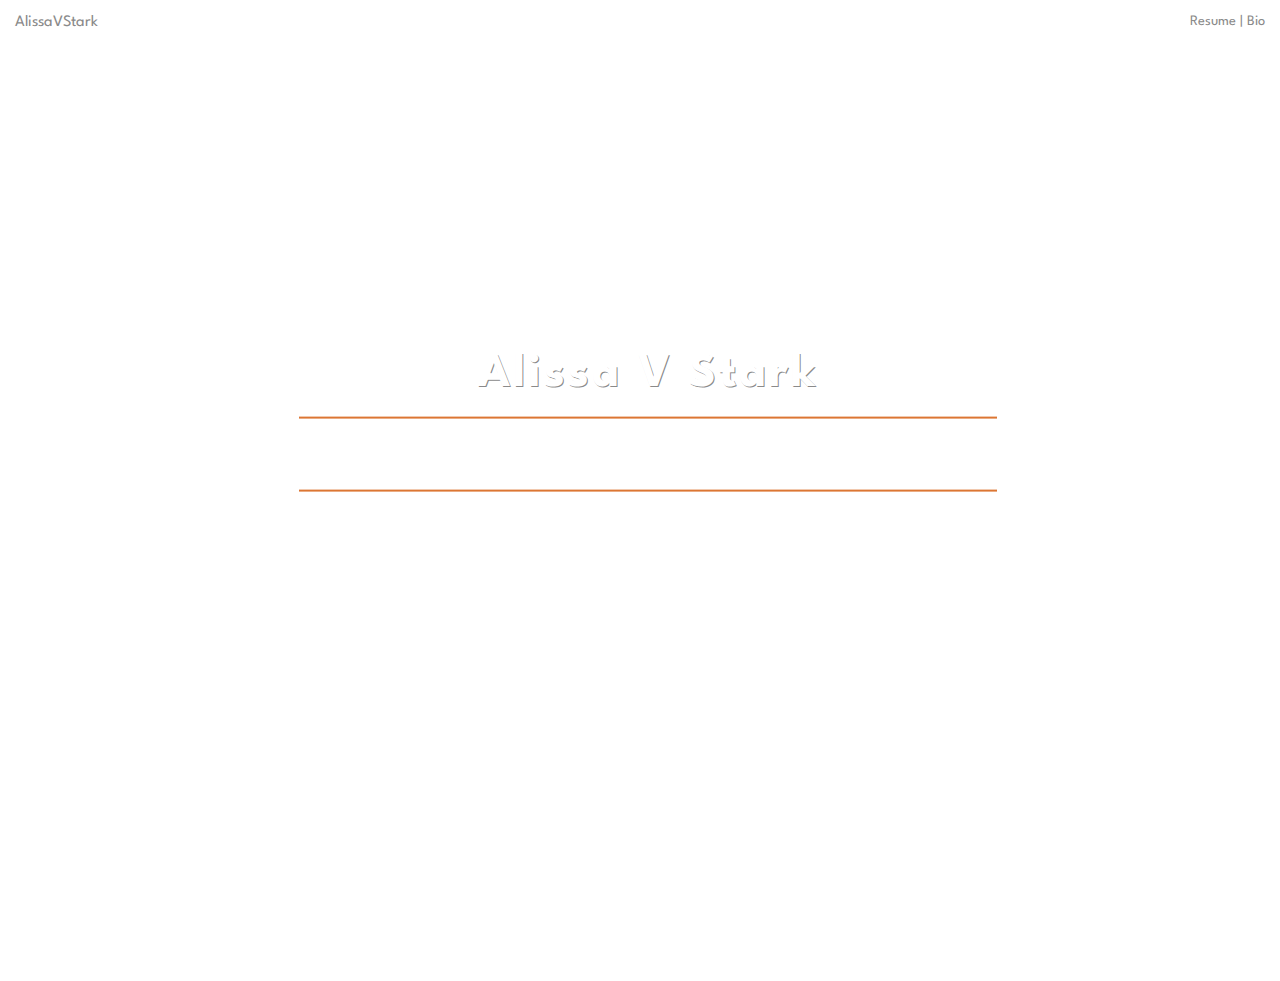
==== contact.html @ a0316ced "Add files to repository" ====
<!DOCTYPE html>
<html lang = "en">

<head>
	<title> AlissaVStark | Contact</title>
	<meta charset = "utf-8">
	<meta name = "viewport" content="width=device-width, initial-scale = 1">
	<meta name="key-search-words" content="Alissa, Stark, GIS, data-visualization, artist, map, maps, cartography, contract, art">
	<link href="https://fonts.googleapis.com/css2?family=Crimson+Text&family=Spartan:wght@500&display=swap" rel="stylesheet">
	<link rel="stylesheet" type="text/css" href="styles/contact_styles.css">
	

</head>
<body>

<!--Landing page-->
	<!--NavBar-->
	<div class = "flex-container" id = "nav-wrapper">
		<div class= "brand-left-home">
			<div class="nav-link-wrapper">
				<a class="navbar-brand" href="index.html">AlissaVStark</a>
			</div><!--link wrapper-->
		</div><!--left-home-->			
			
		<div class="right-side">
			<div class = "nav-link-wrapper active-nav-link"> 
				<a href= "bio_resume.html">Resume | Bio</a></div>	
		</div> <!--right side-->		
	</div><!--nav wrapper-->
	
	<!--contact page-->

	<div class = "jumbotron jumbotron-fluid" id = "contact-pg">
		
		<div class = "jumbo-image img-responsive " id = "contact-image">
			<div class = "landing-text">
				<h1 style="text-shadow: 1.5px 1.5px #8a8a8a;">Alissa V Stark</h1>
				<hr light style="color:#DC7633">
				<h2 style="font-size: .5em;">artalissavstark @gmail.com</h2>
				<hr light style="color:#DC7633">
				<a href= "https://linkedin.com/in/alissa-v-stark-5b106b16">Linkedin</a>
			</div><!--text-->
		</div><!--landing image-->
		
	</div><!--jumbotron-->
---- styles/contact_styles.css ----
body{
	font-family: "Spartan", Helvetica, sans-serif;
	margin: 0;
}


#page-wrapper{
	display: grid;
	grid-template-columns: 1fr;
}

a{
	text-decoration: none;
	color: white;
}

a:hover{
	color: #D35400 ;
}

h1{
	font-family: "Spartan"
	font-size: 5rem;

}
hr{
	width: 55%;
	display: block;
	margin-top: 0.7em;
	margin-bottom: 0.7em;
	margin-left: auto;
	margin-right: auto;
	border-style: solid;
	border-width: 1.5px;
}

/*<!--NavBar-->*/

.flex-container{
	display: grid;
}

#nav-wrapper{
	display: flex;
	justify-content: space-between;
	margin:0;
	padding-top:15px;
}

.right-side{
	display: flex;
	padding-bottom: 12px;
	font-size: .9rem;
}

.nav-link-wrapper{
	display: flex;
	height: 22px;
	border-bottom: 1px solid transparent;
	transition: border-bottom 0.5s;
	margin-left: 15px;
	margin-right: 15px;
	box-sizing: border-box;
}

/*Nav bar brand*/

}
.brand-left-home{
	border-left: 12px;
	text-transform: uppercase;
	font-size: .9rem;
	padding-bottom: 12px;
}

.active-nav-link {
	text-decoration: none;
	border-bottom: 1px transparent;
}
/*<-- THIS IS THE IN ACTION LINKS-->*/

.active-nav-link:hover a{
	color:#8a8a8a;
}

.nav-link-wrapper a{
	color:#8a8a8a;
	text-decoration: none;
	transition: color 0.5s
}

.nav-link-wrapper:hover{
	border-bottom: 1px solid black;
}

.nav-link-wrapper a:hover{
	color: black;
}

/*end of in action links*/
/*end of navbar*/

/*Landing Page*/

#contact-image{
	background-image: url("C:/Portfolio_572/images/small_fabric_CROP.jpg");
	height: 100vh;
	width: 100%;
	background-size: cover; 
	background-repeat: repeat;
	background-position: center;
}

.landing-text{
	text-align: center;
	position: relative;
	top: 40%;
	left:50%; 
	transform: translate(-50%,-50%);
	color: white;
	font-size: 1.5rem;
	letter-spacing: 3px;
	margin-left: 8px; 
	margin-right: 8px;
}

.landing-text h1{
	margin-bottom: 20px;
}
.landing-text h2{
	margin-top: 30px;
	margin-bottom: 30px;
}
/*End of the landing page*/
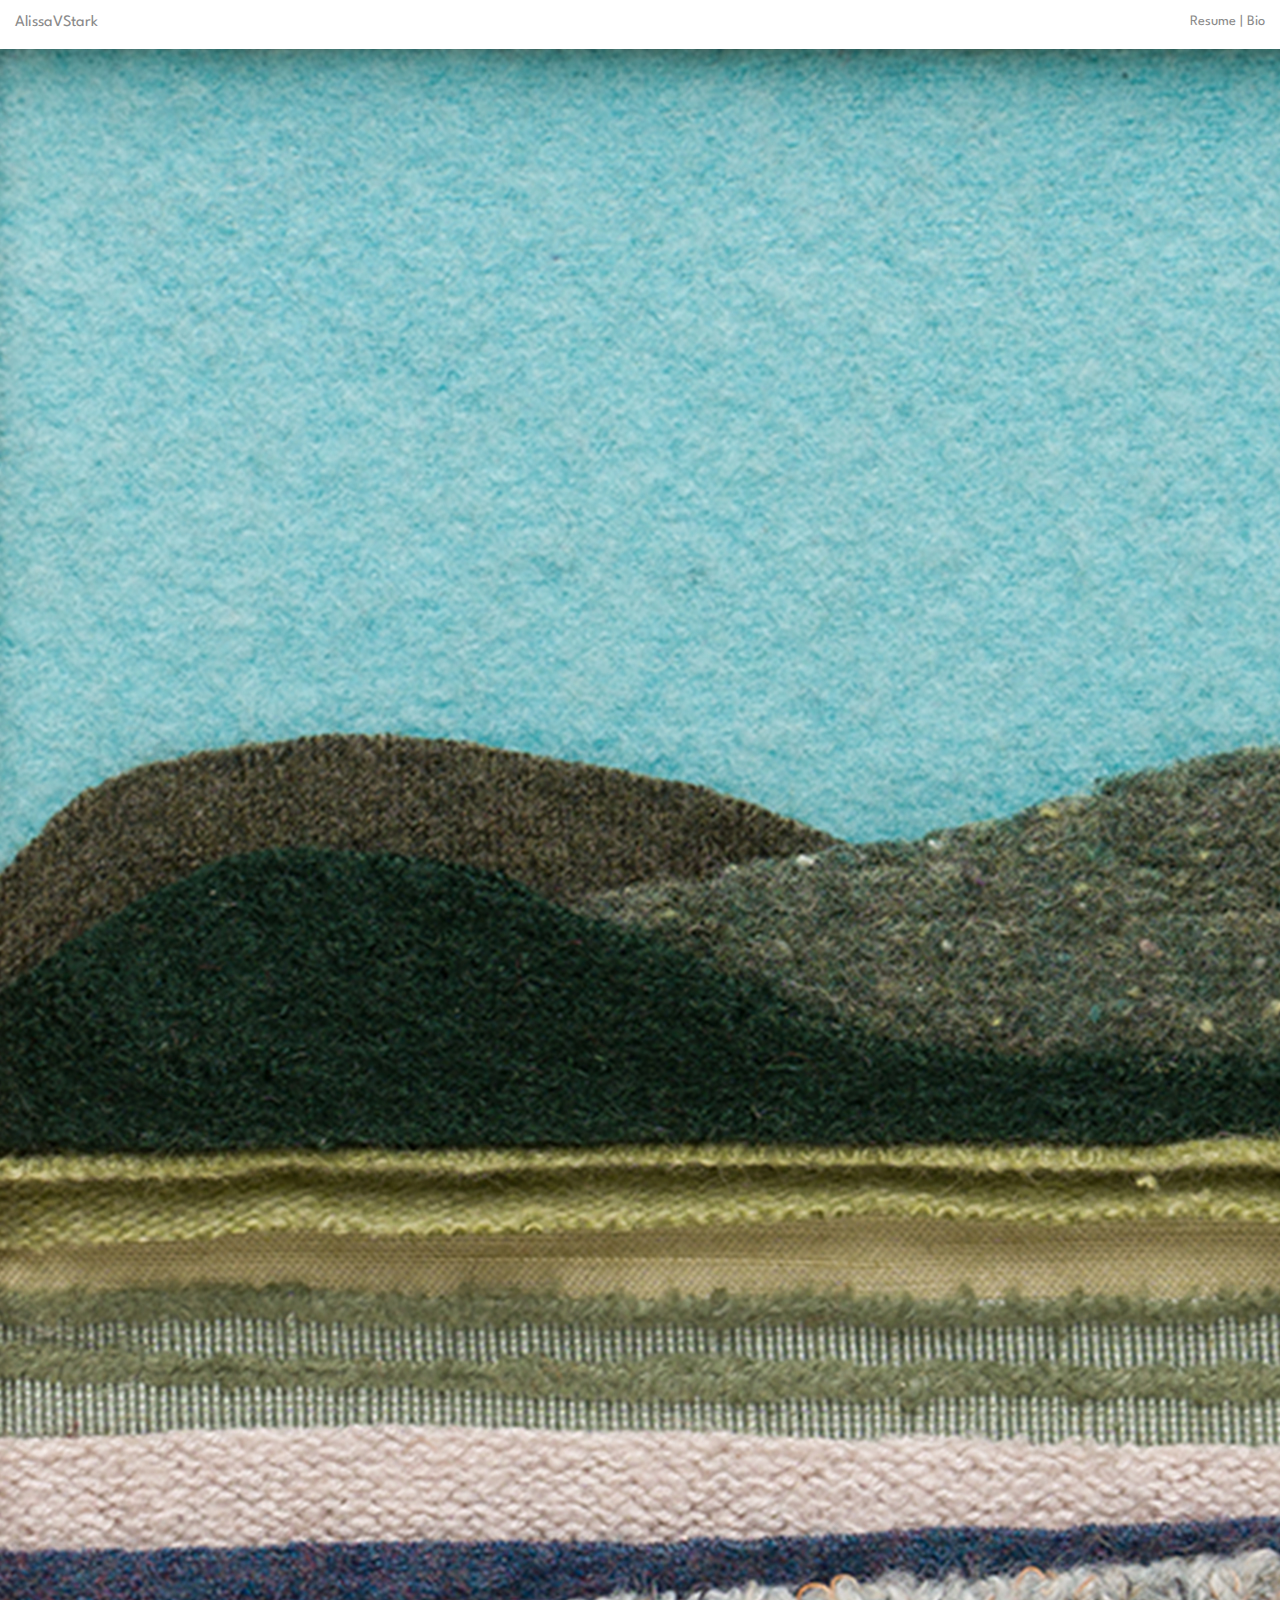
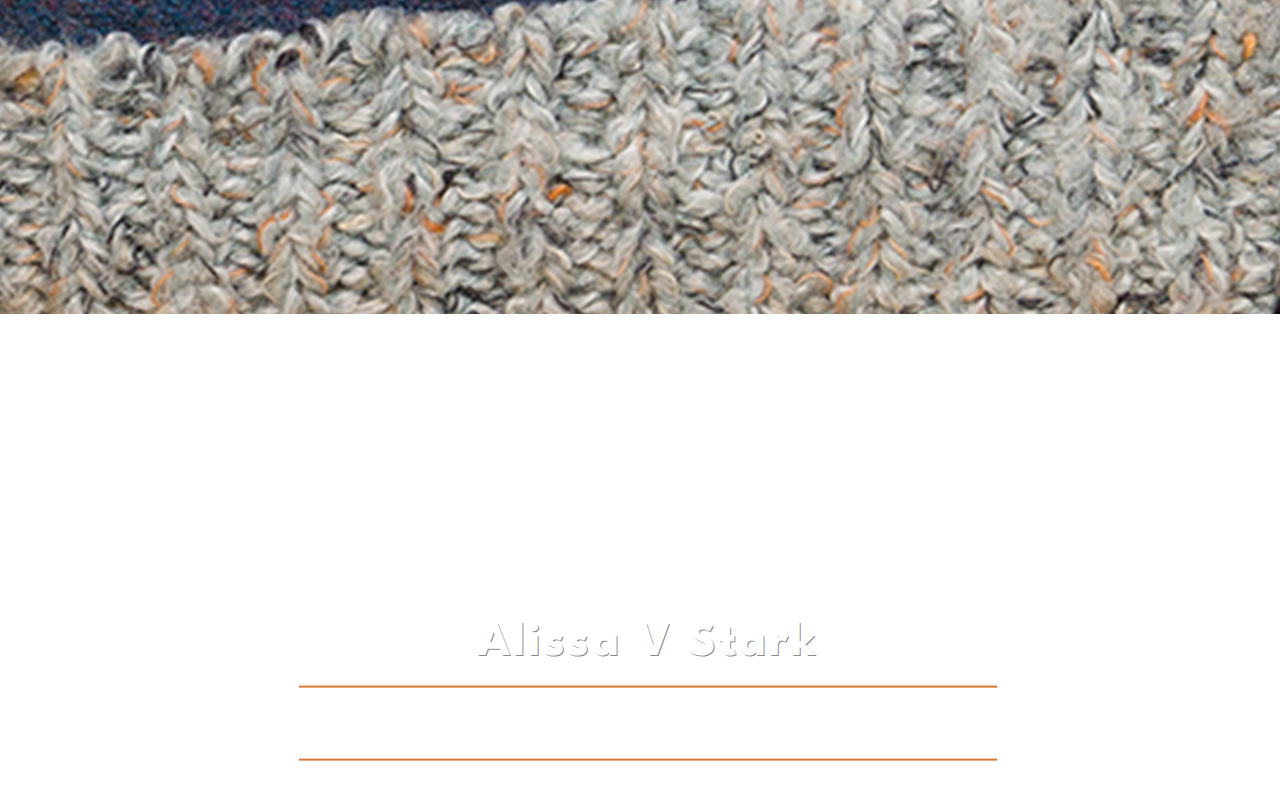
==== commit bfc08990: "fix the div placement" ====
--- a/contact.html
+++ b/contact.html
@@ -33,6 +33,7 @@
 	<div class = "jumbotron jumbotron-fluid" id = "contact-pg">
 		
 		<div class = "jumbo-image img-responsive " id = "contact-image">
+			<img src = "images/small_fabric_CROP.jpg" alt = "green">
 			<div class = "landing-text">
 				<h1 style="text-shadow: 1.5px 1.5px #8a8a8a;">Alissa V Stark</h1>
 				<hr light style="color:#DC7633">
@@ -42,4 +43,4 @@
 			</div><!--text-->
 		</div><!--landing image-->
 		
-	</div><!--jumbotron-->+	</div><!--jumbotron-->
--- a/styles/contact_styles.css
+++ b/styles/contact_styles.css
@@ -103,7 +103,7 @@
 /*Landing Page*/
 
 #contact-image{
-	background-image: url("C:/Portfolio_572/images/small_fabric_CROP.jpg");
+	background-image: url("images/small_fabric_CROP.jpg");
 	height: 100vh;
 	width: 100%;
 	background-size: cover; 
